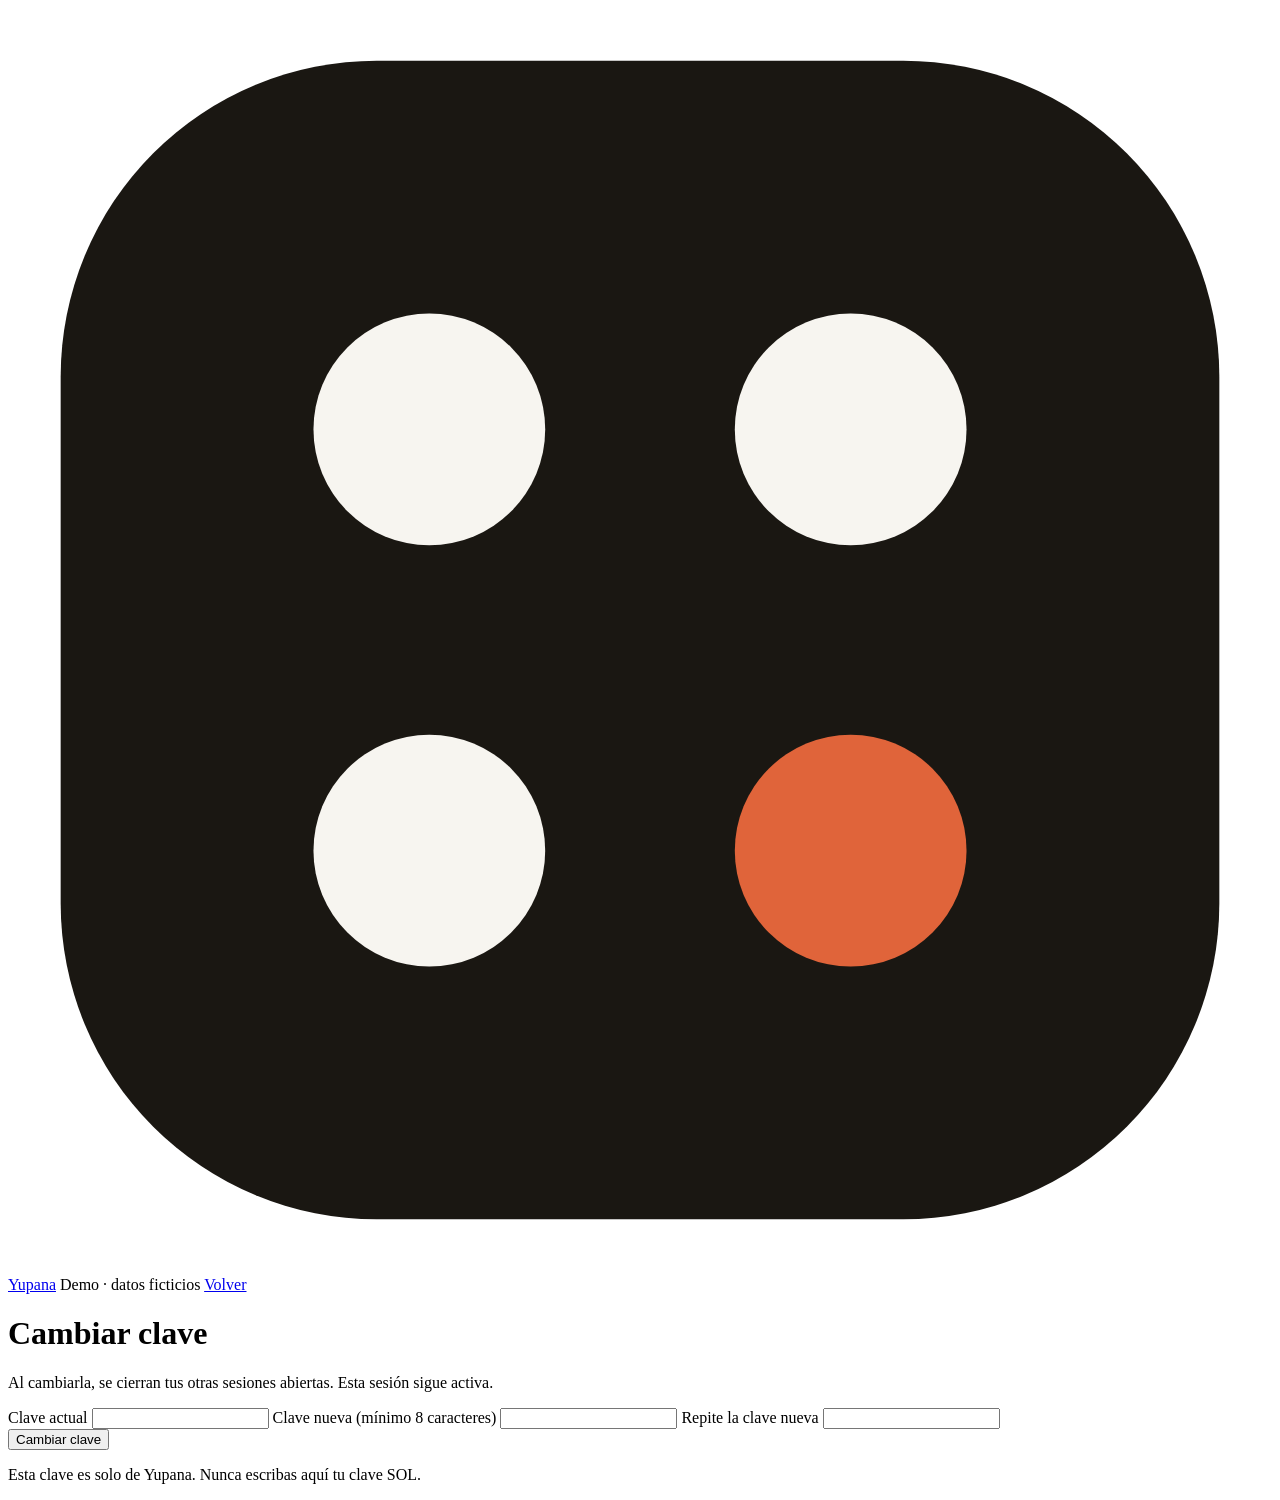
==== src/main/resources/static/clave.html @ 9290ffc8 "P1.1 Cambiar clave (cierra otras sesiones) y P1.2 editar/desactivar/reactivar empresas, con auditori" ====
<!doctype html>
<html lang="es">
<head>
<meta charset="utf-8">
<meta name="viewport" content="width=device-width, initial-scale=1">
<link rel="icon" href="data:,">
<title>Yupana · Cambiar clave</title>
<link rel="preconnect" href="https://fonts.googleapis.com">
<link href="https://fonts.googleapis.com/css2?family=IBM+Plex+Mono:wght@400;500;600&family=IBM+Plex+Sans:wght@400;500;600;700&display=swap" rel="stylesheet">
<link rel="stylesheet" href="/css/yupana-e1.css">
</head>
<body>
<div class="e1">
  <header class="e1-bar">
    <a class="e1-logo" href="/"><svg viewBox="0 0 24 24" aria-hidden="true"><rect x="1" y="1" width="22" height="22" rx="6" fill="#1a1712"></rect><circle cx="8" cy="8" r="2.2" fill="#f7f5f0"></circle><circle cx="16" cy="8" r="2.2" fill="#f7f5f0"></circle><circle cx="8" cy="16" r="2.2" fill="#f7f5f0"></circle><circle cx="16" cy="16" r="2.2" fill="#e0643a"></circle></svg>Yupana</a>
    <span class="e1-tag">Demo · datos ficticios</span>
    <span class="e1-user" id="usuario"></span>
    <a class="e1-btn quiet" id="volver" href="/panel.html">Volver</a>
  </header>
  <main class="e1-wrap">
    <form class="e1-card lg-form" id="form">
      <h1 class="e1-h1">Cambiar clave</h1>
      <p class="e1-info">Al cambiarla, se cierran tus otras sesiones abiertas. Esta sesión sigue activa.</p>
      <label class="e1-lbl" for="actual">Clave actual</label>
      <input class="e1-in" id="actual" type="password" autocomplete="current-password" required maxlength="100">
      <label class="e1-lbl" for="nueva">Clave nueva (mínimo 8 caracteres)</label>
      <input class="e1-in" id="nueva" type="password" autocomplete="new-password" required minlength="8" maxlength="100">
      <label class="e1-lbl" for="repetir">Repite la clave nueva</label>
      <input class="e1-in" id="repetir" type="password" autocomplete="new-password" required minlength="8" maxlength="100">
      <div id="msg" aria-live="polite"></div>
      <button class="e1-btn t" type="submit">Cambiar clave</button>
      <p class="e1-info">Esta clave es solo de Yupana. Nunca escribas aquí tu clave SOL.</p>
    </form>
  </main>
</div>
<script src="/js/clave.js"></script>
</body>
</html>
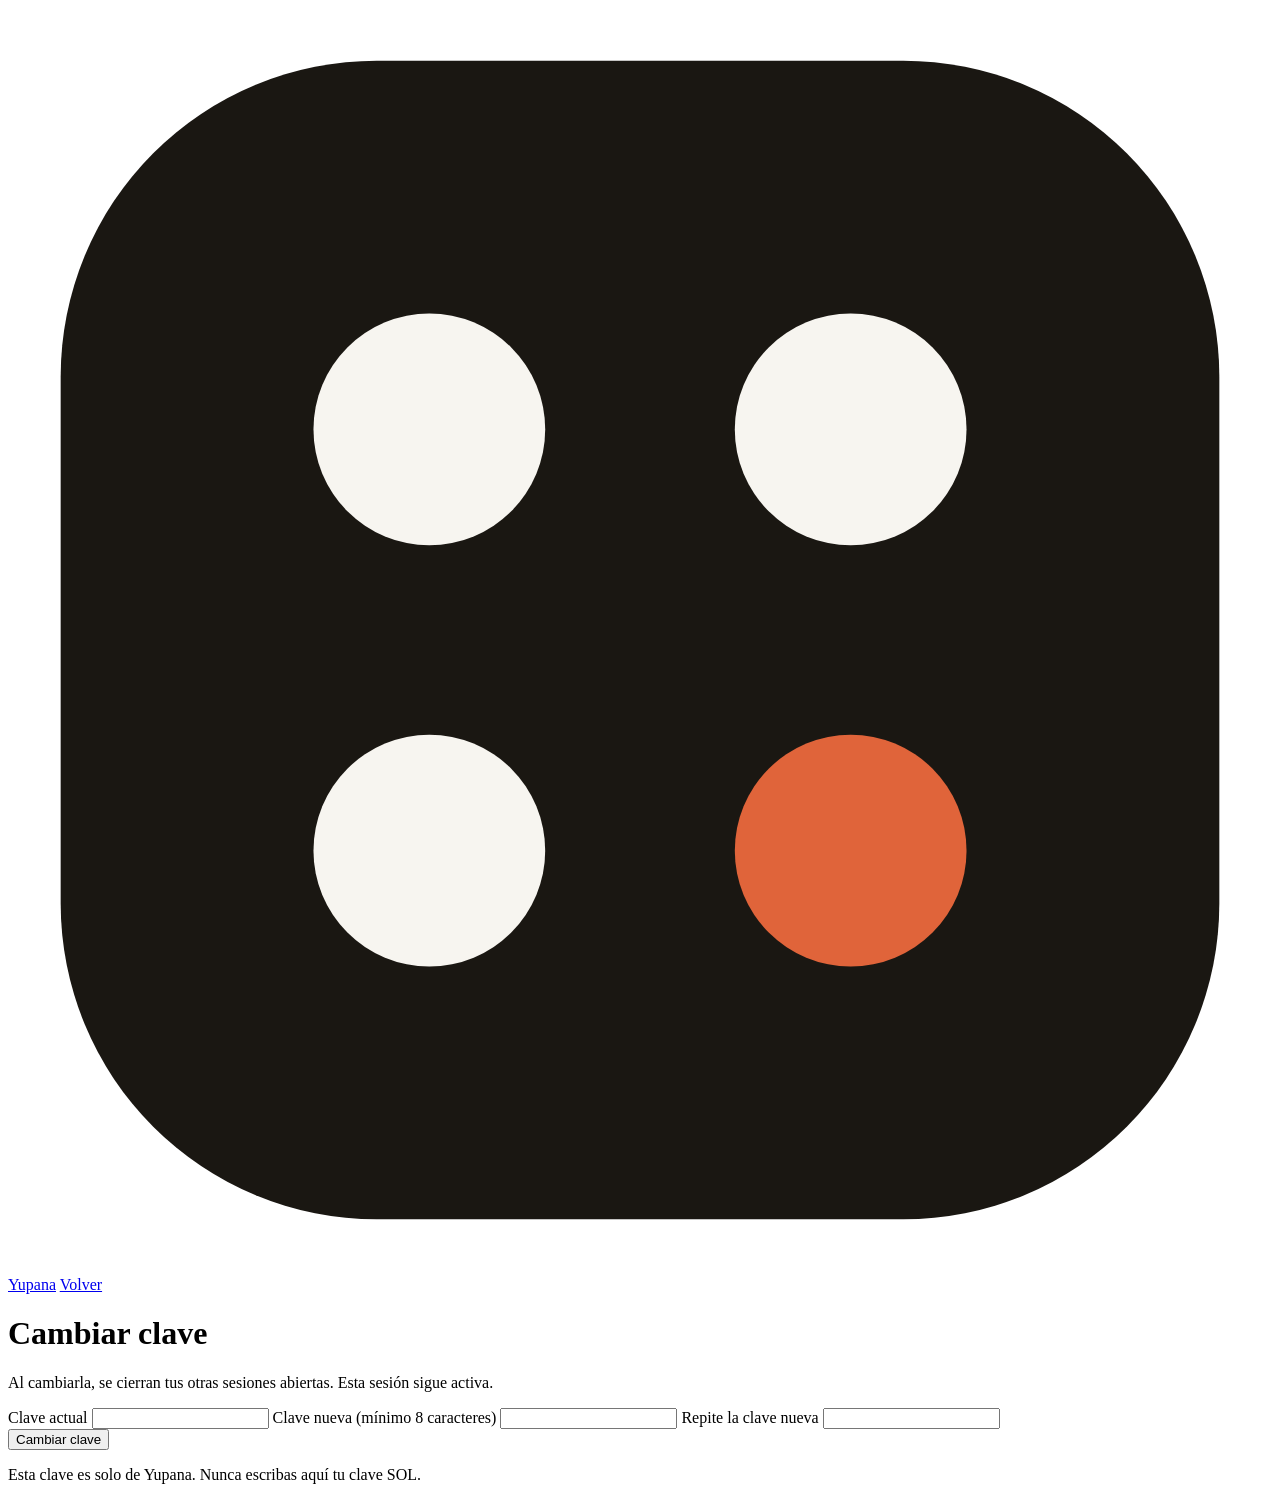
==== commit b85b4e3b: "Guardar originales y conciliar por periodo tributario" ====
--- a/src/main/resources/static/clave.html
+++ b/src/main/resources/static/clave.html
@@ -13,7 +13,6 @@
 <div class="e1">
   <header class="e1-bar">
     <a class="e1-logo" href="/"><svg viewBox="0 0 24 24" aria-hidden="true"><rect x="1" y="1" width="22" height="22" rx="6" fill="#1a1712"></rect><circle cx="8" cy="8" r="2.2" fill="#f7f5f0"></circle><circle cx="16" cy="8" r="2.2" fill="#f7f5f0"></circle><circle cx="8" cy="16" r="2.2" fill="#f7f5f0"></circle><circle cx="16" cy="16" r="2.2" fill="#e0643a"></circle></svg>Yupana</a>
-    <span class="e1-tag">Demo · datos ficticios</span>
     <span class="e1-user" id="usuario"></span>
     <a class="e1-btn quiet" id="volver" href="/panel.html">Volver</a>
   </header>
